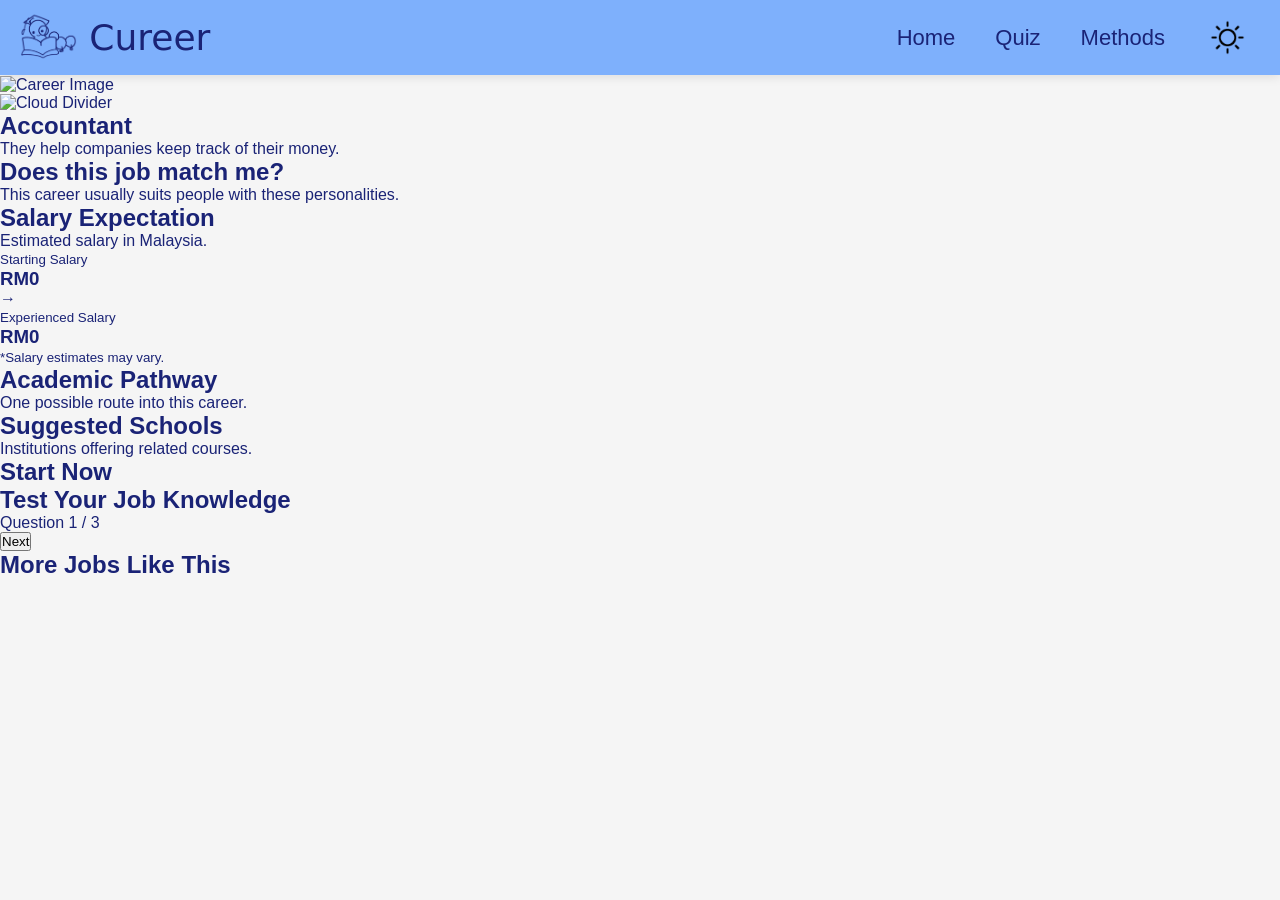
==== job.html @ 16f1b95e "Update and rename jobs.html to job.html" ====
<!DOCTYPE html>
<html lang="en">
  <head>
    <meta charset="UTF-8">
    <meta name="viewport" content="width=device-width, initial-scale=1.0">
    <title>Career Information</title>

    <link rel="stylesheet" href="nav.css">
    <link rel="stylesheet" href="font.css">
    <link rel="stylesheet" href="job.css">

    <script defer src="nav.js"></script>
    <script defer src="job.js"></script>
  </head>

  <body>
    <!-- ===========================
Navigation
============================ -->

    <nav>
      <ul class="sidebar">
        <li onclick="hideSidebar()">
          <a href="#"><button class="close-button">&times;</button></a>
        </li>

        <li><a href="index.html">Home</a></li>
        <li><a href="quiz.html">Quiz</a></li>
        <li><a href="job.html">Jobs</a></li>
      </ul>

      <ul class="main-menu">
        <li class="logo">
          <img class="logo-light" src="img/logo.webp">
          <img class="logo-dark" src="img/logo_dark.webp">
          <span>Cureer</span>
        </li>

        <li class="hideOnMobile"><a href="index.html">Home</a></li>
        <li class="hideOnMobile"><a href="quiz.html">Quiz</a></li>
        <li class="hideOnMobile"><a href="job.html">Methods</a></li>

        <li class="theme-toggle" onclick="toggleTheme()">
          <img id="theme-icon" src="img/sun.png">
        </li>

        <li class="menu-button" onclick="showSidebar()">
          <a href="#">
            <svg viewBox="0 0 24 24">
              <path
                d="M4 6h16M4 12h16M4 18h16"
                stroke-width="2"
                stroke-linecap="round"
              />
            </svg>
          </a>
        </li>
      </ul>
    </nav>

    <!-- ===========================
Hero
============================ -->

    <header class="hero">
      <div class="hero-background"></div>

      <img id="job-image" class="hero-image" src="" alt="Career Image">
    </header>

    <!-- Clouds -->

    <div class="cloud-divider">
      <img src="img/clouds.webp" alt="Cloud Divider">
    </div>

    <!-- ===========================
Main
============================ -->

    <main class="container">
      <!-- Job Title -->

      <section class="job-heading">
        <h1 id="job-title">
          Accountant
        </h1>

        <p id="job-description">
          They help companies keep track of their money.
        </p>
      </section>

      <!-- ======================= -->

      <section class="info-grid">
        <!-- Personality -->

        <div class="card">
          <h2>Does this job match me?</h2>

          <p>
            This career usually suits people with these personalities.
          </p>

          <div id="personality-container">
            <!-- JS inserts personalities -->
          </div>
        </div>

        <!-- Salary -->

        <div class="card">
          <h2>Salary Expectation</h2>

          <p>Estimated salary in Malaysia.</p>

          <div class="salary">
            <div>
              <small>Starting Salary</small>

              <h3 id="salary-start">
                RM0
              </h3>
            </div>

            <span class="arrow">
              →
            </span>

            <div>
              <small>Experienced Salary</small>

              <h3 id="salary-end">
                RM0
              </h3>
            </div>
          </div>

          <small class="note">
            *Salary estimates may vary.
          </small>
        </div>

        <!-- Pathway -->

        <div class="card">
          <h2>Academic Pathway</h2>

          <p>One possible route into this career.</p>

          <div id="pathway">
            <!-- JS -->
          </div>
        </div>

        <!-- Schools -->

        <div class="card">
          <h2>Suggested Schools</h2>

          <p>Institutions offering related courses.</p>

          <ul id="school-list"></ul>
        </div>

        <!-- Start Now -->

        <div class="card wide">
          <h2>Start Now</h2>

          <p id="start-now"></p>
        </div>
      </section>

      <!-- =======================
Quiz
======================= -->

      <section class="quiz-card">
        <h2>Test Your Job Knowledge</h2>

        <p id="quiz-progress">
          Question 1 / 3
        </p>

        <div class="quiz-progress">
          <div id="quiz-progress-fill"></div>
        </div>

        <h3 id="quiz-question"></h3>

        <div id="quiz-options">
          <!-- JS -->
        </div>

        <button id="quiz-next">
          Next
        </button>
      </section>

      <!-- =======================
Related Jobs
======================= -->

      <section class="related-section">
        <h2>
          More Jobs Like This
        </h2>

        <div id="related-jobs">
          <!-- JS inserts cards -->
        </div>
      </section>
    </main>

    <!-- ===========================
Template for Related Jobs
============================ -->

    <template id="related-card-template">
      <div class="related-card">
        <img class="related-image" src="" alt="">

        <div class="related-content">
          <h3 class="related-title"></h3>

          <p class="related-description"></p>

          <a class="related-link">
            Learn More →
          </a>
        </div>
      </div>
    </template>
  </body>
</html>
---- nav.css ----
:root {
  --background: #f5f5f5;
  --grid: #eaeaff;
  --purple: #b469ff;
  --pink: #ff66bc;
  --orange: #fc6b44;
  --yellow: #ffea29;
  --green: #03d66c;
  --vibrant-blue: #6397ff;
  --medium-blue: #7eb0fc; 
  --light-blue: #9fc2fd;
  --text: #1a2376;
}

.dark-theme {
  --background: #0f1427;
  --grid: #252e50;
  --purple: #b469ff;
  --pink: #ff66bc;
  --orange: #fc6b44;
  --yellow: #ffea29;
  --green: #03d66c;
  --vibrant-blue: #4891ff;
  --medium-blue: #132542;
  --light-blue: #1b3864;
  --text: #f5f5f5;
}

* {
  margin: 0;
  padding: 0;
  box-sizing: border-box;
}

body {
  background-color: var(--background);
  color: var(--text);
  font-family: "Inter", sans-serif;
  transition: background-color 0.4s ease, color 0.4s ease;
  padding-top: 76px;
}

nav {
  position: fixed;
  top: 0;
  left: 0;
  width: 100%;
  z-index: 1000;
  background: var(--medium-blue);
  box-shadow: 0 2px 10px rgba(0, 0, 0, 0.1);
  transition: background 0.4s ease, transform 0.35s ease, opacity 0.35s ease;
}

nav.nav-hidden {
  transform: translateY(-100%);
  opacity: 0;
  pointer-events: none;
}


nav ul.main-menu {
  width: 100%;
  list-style: none;
  display: flex;
  justify-content: flex-end;
  align-items: center;
  padding: 10px 20px;
}

nav a {
  height: 100%;
  padding: 0 20px;
  text-decoration: none;
  font-size: 22px;
  font-weight: 500;
  display: flex;
  align-items: center;
  color: var(--text);
  transition: opacity 0.2s ease;
}

nav a:hover {
  opacity: 0.8;
}

.logo {
  margin-right: auto;
  display: flex;
  align-items: center;
  gap: 12px;
}

.logo img {
  height: 55px;
  width: auto;
}

.logo .logo-dark {
  display: none;
}

.dark-theme .logo .logo-light {
  display: none;
}

.dark-theme .logo .logo-dark {
  display: block;
}

nav .main-menu .logo span {
  font-family: "Modak", system-ui;
  font-weight: 400;
  font-style: normal;
  font-size: 36px;
  color: var(--text);
}

.theme-toggle {
  cursor: pointer;
  display: flex;
  align-items: center;
  justify-content: center;
  padding: 0 15px;
  margin-left: 10px;
}

.theme-toggle img {
  width: 35px;
  height: 35px;
}

@keyframes fullSpin {
  from { transform: rotate(0deg); }
  to { transform: rotate(360deg); }
}

.theme-toggle.flip img {
  animation: fullSpin 0.4s ease-in-out;
}

.menu-button {
  display: none;
  cursor: pointer;
  padding: 0 10px;
}

.menu-button svg {
  width: 30px;
  height: 30px;
  stroke: white;
}

.sidebar {
  position: fixed;
  top: 0;
  right: 0;
  height: 100vh;
  width: 250px;
  z-index: 999;
  background-color: var(--medium-blue);
  box-shadow: -10px 0 20px rgba(0, 0, 0, 0.15);
  display: none;
  flex-direction: column;
  align-items: flex-start;
  justify-content: flex-start;
  padding: 20px;
  list-style: none;
}

.sidebar li {
  width: 100%;
  margin-bottom: 15px;
}

.sidebar a {
  width: 100%;
  font-size: 24px;
}

.close-button {
  cursor: pointer;
  border: none;
  outline: none;
  background: none;
  font-size: 45px;
  color: #ffffff;
}

@media (max-width: 800px) {
  nav.nav-hidden {
    transform: translateY(0) !important;
    opacity: 1 !important;
    pointer-events: auto !important;
  }

  .hideOnMobile {
    display: none;
  }

  .menu-button {
    display: block;
  }
}

@media (max-width: 400px) {
  .sidebar {
    width: 100%;
  }
}
---- font.css ----
.atkinson-hyperlegible-regular {
  font-family: "Atkinson Hyperlegible", sans-serif;
  font-weight: 400;
  font-style: normal;
}

.atkinson-hyperlegible-bold {
  font-family: "Atkinson Hyperlegible", sans-serif;
  font-weight: 700;
  font-style: normal;
}

.atkinson-hyperlegible-regular-italic {
  font-family: "Atkinson Hyperlegible", sans-serif;
  font-weight: 400;
  font-style: italic;
}

.atkinson-hyperlegible-bold-italic {
  font-family: "Atkinson Hyperlegible", sans-serif;
  font-weight: 700;
  font-style: italic;
}

.modak-regular {
  font-family: "Modak", system-ui;
  font-weight: 400;
  font-style: normal;
}

.ultra-regular {
  font-family: "Ultra", serif;
  font-weight: 400;
  font-style: normal;
}
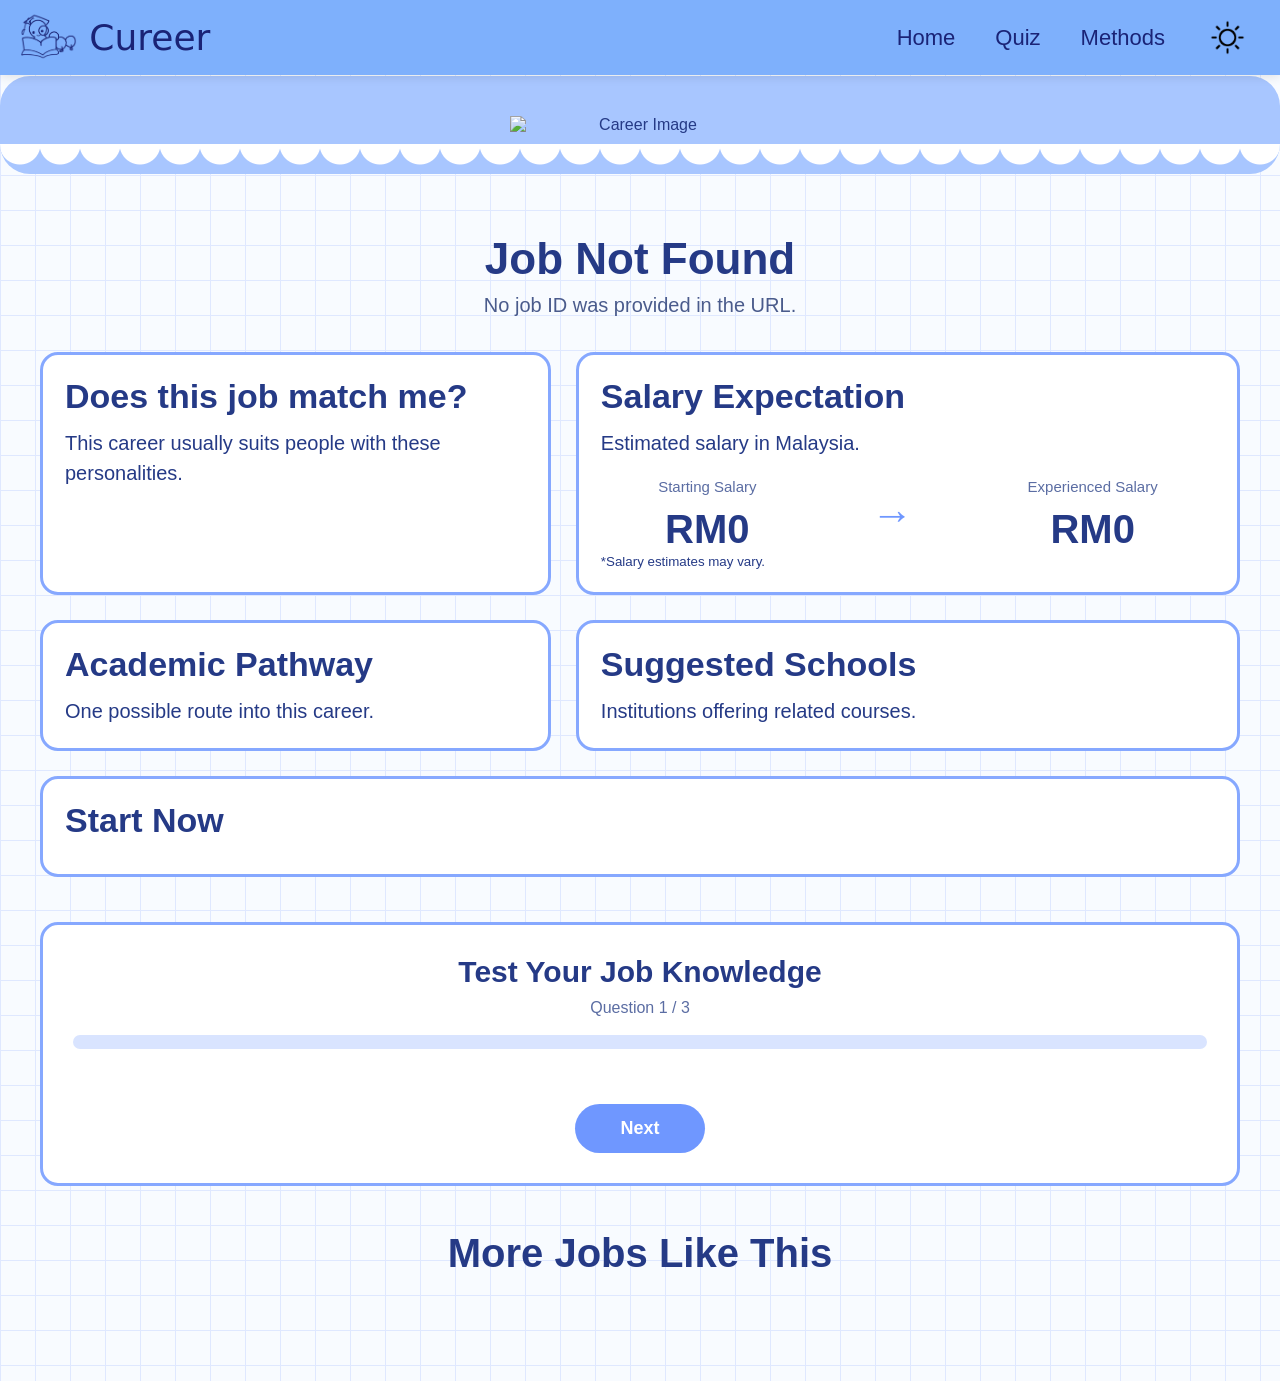
==== commit 1d72711a: "Update job and quiz component styles and logic Replit-Commit-Author: Agent" ====
--- a/job.html
+++ b/job.html
@@ -68,17 +68,16 @@
       <img id="job-image" class="hero-image" src="" alt="Career Image">
     </header>
 
-    <!-- Clouds -->
-
-    <div class="cloud-divider">
-      <img src="img/clouds.webp" alt="Cloud Divider">
-    </div>
-
     <!-- ===========================
 Main
 ============================ -->
 
     <main class="container">
+      <!-- Loading overlay — shown while API data is being fetched -->
+      <div id="page-loader">
+        <div class="loader-spinner"></div>
+        <p>Loading career info…</p>
+      </div>
       <!-- Job Title -->
 
       <section class="job-heading">
--- a/job.css
+++ b/job.css
@@ -0,0 +1,465 @@
+:root {
+  --blue: #6f97ff;
+  --blue-dark: #253a86;
+  --blue-light: #edf3ff;
+  --border: #86a8ff;
+  --grid: #dfe8ff;
+  --bg: #f8fbff;
+}
+
+* {
+  margin: 0;
+  padding: 0;
+  box-sizing: border-box;
+}
+
+body {
+  font-family: "Atkinson Hyperlegible", sans-serif;
+  color: var(--blue-dark);
+
+  background:
+    linear-gradient(var(--grid) 1px, transparent 1px),
+    linear-gradient(90deg, var(--grid) 1px, transparent 1px);
+  background-size: 35px 35px;
+  background-color: var(--bg);
+}
+
+/*=========================
+Container
+==========================*/
+
+.container {
+  width: min(1200px, 95%);
+  margin: auto;
+  padding: 30px 0 80px;
+  position: relative;
+}
+
+/*=========================
+Page Loader Overlay
+==========================*/
+
+#page-loader {
+  position: absolute;
+  inset: 0;
+  z-index: 20;
+  display: flex;
+  flex-direction: column;
+  align-items: center;
+  justify-content: center;
+  gap: 18px;
+  background: var(--bg);
+  min-height: 400px;
+  border-radius: 18px;
+}
+
+#page-loader p {
+  font-size: 18px;
+  color: #5b6da3;
+}
+
+#page-loader.hidden {
+  display: none;
+}
+
+/*=========================
+Spinner (shared)
+==========================*/
+
+.loader-spinner {
+  width: 52px;
+  height: 52px;
+  border: 5px solid #d9e4ff;
+  border-top-color: var(--blue);
+  border-radius: 50%;
+  animation: spin 0.8s linear infinite;
+}
+
+@keyframes spin {
+  to { transform: rotate(360deg); }
+}
+
+/*=========================
+Hero
+==========================*/
+
+.hero {
+  background: #a8c6ff;
+  border-radius: 30px;
+  overflow: hidden;
+  text-align: center;
+  position: relative;
+}
+
+.hero-image {
+  width: 260px;
+  display: block;
+  margin: 40px auto 10px;
+}
+
+.hero::after {
+  content: "";
+  display: block;
+  height: 30px;
+  background: radial-gradient(circle at 20px 0, #fff 20px, transparent 21px)
+    repeat-x;
+  background-size: 40px 30px;
+}
+
+.cloud-divider img {
+  display: block;
+  width: 100%;
+}
+
+/*=========================
+Job Heading
+FIX: job.html uses #job-title / #job-description
+(ids), not .job-title / .job-subtitle classes.
+==========================*/
+
+.job-heading {
+  text-align: center;
+  margin: 30px 0;
+}
+
+#job-title {
+  font-size: 44px;
+  font-weight: 700;
+}
+
+#job-description {
+  font-size: 20px;
+  color: #4a5b8c;
+  margin-top: 10px;
+}
+
+/*=========================
+Info Grid
+==========================*/
+
+.info-grid {
+  display: grid;
+  grid-template-columns: 1fr 1.3fr;
+  gap: 25px;
+  margin-top: 35px;
+}
+
+.card {
+  background: white;
+  border: 3px solid var(--border);
+  border-radius: 18px;
+  padding: 22px;
+}
+
+.card h2 {
+  margin-bottom: 12px;
+  font-size: 34px;
+}
+
+.card h3 {
+  margin-top: 12px;
+  font-size: 28px;
+}
+
+.card p {
+  line-height: 1.5;
+  font-size: 20px;
+}
+
+/* FIX: this class exists on the "Start Now" card in job.html
+but had no rule, so it never actually spanned the full grid width. */
+.wide {
+  grid-column: 1 / -1;
+}
+
+/*=========================
+Personality
+FIX: job.html only has #personality-container — job.js now
+builds two .personality-tag entries inside it, so they need
+their own styling.
+==========================*/
+
+#personality-container {
+  display: flex;
+  flex-direction: column;
+  gap: 14px;
+  margin-top: 10px;
+}
+
+.personality-tag h3 {
+  font-size: 22px;
+  color: var(--blue-dark);
+}
+
+.personality-tag p {
+  font-size: 17px;
+  line-height: 1.5;
+}
+
+/*=========================
+Salary
+FIX: HTML uses .salary > div (no .salary-box class) and
+class="arrow" (not .salary-arrow).
+==========================*/
+
+.salary {
+  display: flex;
+  justify-content: space-around;
+  align-items: center;
+  margin-top: 20px;
+}
+
+.salary > div {
+  text-align: center;
+}
+
+.salary small {
+  display: block;
+  font-size: 15px;
+  margin-bottom: 6px;
+  color: #5b6da3;
+}
+
+.salary h3 {
+  font-size: 40px;
+}
+
+.arrow {
+  font-size: 42px;
+  color: var(--blue);
+}
+
+/*=========================
+Pathway
+FIX: job.html has id="pathway", not class="pathway".
+==========================*/
+
+#pathway {
+  text-align: center;
+  font-size: 26px;
+  line-height: 1.8;
+}
+
+.pathway-arrow {
+  color: var(--blue);
+  font-size: 42px;
+}
+
+/*=========================
+Schools
+FIX: job.html has id="school-list", not class="school-list".
+==========================*/
+
+#school-list {
+  margin-left: 26px;
+  font-size: 19px;
+}
+
+#school-list li {
+  margin: 8px 0;
+}
+
+/*=========================
+Knowledge Quiz
+FIX: job.html's section is class="quiz-card" (not .quiz-box),
+and the progress fill/question/options are ids, not classes.
+==========================*/
+
+.quiz-card {
+  margin-top: 45px;
+  background: white;
+  border: 3px solid var(--border);
+  border-radius: 18px;
+  padding: 30px;
+  text-align: center;
+}
+
+.quiz-card h2 {
+  font-size: 30px;
+  margin-bottom: 10px;
+}
+
+#quiz-progress {
+  color: #5b6da3;
+  margin-bottom: 10px;
+}
+
+.quiz-progress {
+  height: 14px;
+  background: #d9e4ff;
+  border-radius: 20px;
+  overflow: hidden;
+  margin: 18px 0 30px;
+}
+
+/* FIX: previously .quiz-progress-bar, which matched nothing —
+job.js sets the width on #quiz-progress-fill. */
+#quiz-progress-fill {
+  width: 0%;
+  height: 100%;
+  background: var(--blue);
+  transition: width 0.3s ease;
+}
+
+#quiz-question {
+  font-size: 32px;
+  margin-bottom: 25px;
+}
+
+#quiz-options {
+  display: flex;
+  flex-direction: column;
+  gap: 16px;
+}
+
+#quiz-options button {
+  height: 60px;
+  border: 3px solid var(--border);
+  background: white;
+  border-radius: 15px;
+  font-size: 22px;
+  cursor: pointer;
+  transition: 0.25s;
+}
+
+#quiz-options button:hover {
+  background: var(--blue-light);
+}
+
+/* FIX: no rule previously showed which answer was selected. */
+#quiz-options button.selected {
+  background: var(--blue);
+  color: white;
+  border-color: var(--blue);
+}
+
+/* FIX: #quiz-next had no styling at all before. */
+#quiz-next {
+  margin-top: 25px;
+  background: var(--blue);
+  color: white;
+  border: none;
+  padding: 14px 45px;
+  border-radius: 40px;
+  font-size: 18px;
+  font-weight: 600;
+  cursor: pointer;
+  transition: 0.25s;
+}
+
+#quiz-next:hover {
+  background: var(--blue-dark);
+}
+
+/*=========================
+Related Jobs
+FIX: job.html's heading has no class, and the grid container
+is id="related-jobs" (not class="related-jobs").
+==========================*/
+
+.related-section {
+  margin-top: 45px;
+}
+
+.related-section h2 {
+  text-align: center;
+  font-size: 40px;
+  margin-bottom: 25px;
+}
+
+#related-jobs {
+  display: grid;
+  grid-template-columns: repeat(3, 1fr);
+  gap: 20px;
+}
+
+.job-card {
+  background: white;
+  border: 2px solid var(--border);
+  border-radius: 18px;
+  overflow: hidden;
+  transition: 0.25s;
+}
+
+.job-card:hover {
+  transform: translateY(-5px);
+}
+
+.job-card img {
+  width: 100%;
+  height: 180px;
+  object-fit: cover;
+}
+
+.job-card-content {
+  padding: 15px;
+}
+
+.job-card h3 {
+  font-size: 24px;
+  margin-bottom: 8px;
+}
+
+.job-card p {
+  font-size: 18px;
+  line-height: 1.4;
+}
+
+/* FIX: job.js creates a <button class="learn-more-btn">, not an
+<a class="learn-more">, so this needed to target the button. */
+.learn-more-btn {
+  display: block;
+  width: 100%;
+  text-align: right;
+  margin-top: 12px;
+  background: none;
+  border: none;
+  color: var(--blue);
+  font-weight: bold;
+  font-size: 16px;
+  cursor: pointer;
+  padding: 0 15px 15px;
+}
+
+.learn-more-btn:hover {
+  color: var(--blue-dark);
+}
+
+/*=========================
+Responsive
+==========================*/
+
+@media (max-width: 1000px) {
+  .info-grid {
+    grid-template-columns: 1fr;
+  }
+
+  .wide {
+    grid-column: auto;
+  }
+
+  #related-jobs {
+    grid-template-columns: 1fr;
+  }
+
+  #job-title {
+    font-size: 34px;
+  }
+
+  #job-description {
+    font-size: 17px;
+  }
+
+  #quiz-question {
+    font-size: 26px;
+  }
+
+  .salary {
+    flex-direction: column;
+    gap: 20px;
+  }
+
+  .arrow {
+    transform: rotate(90deg);
+  }
+}
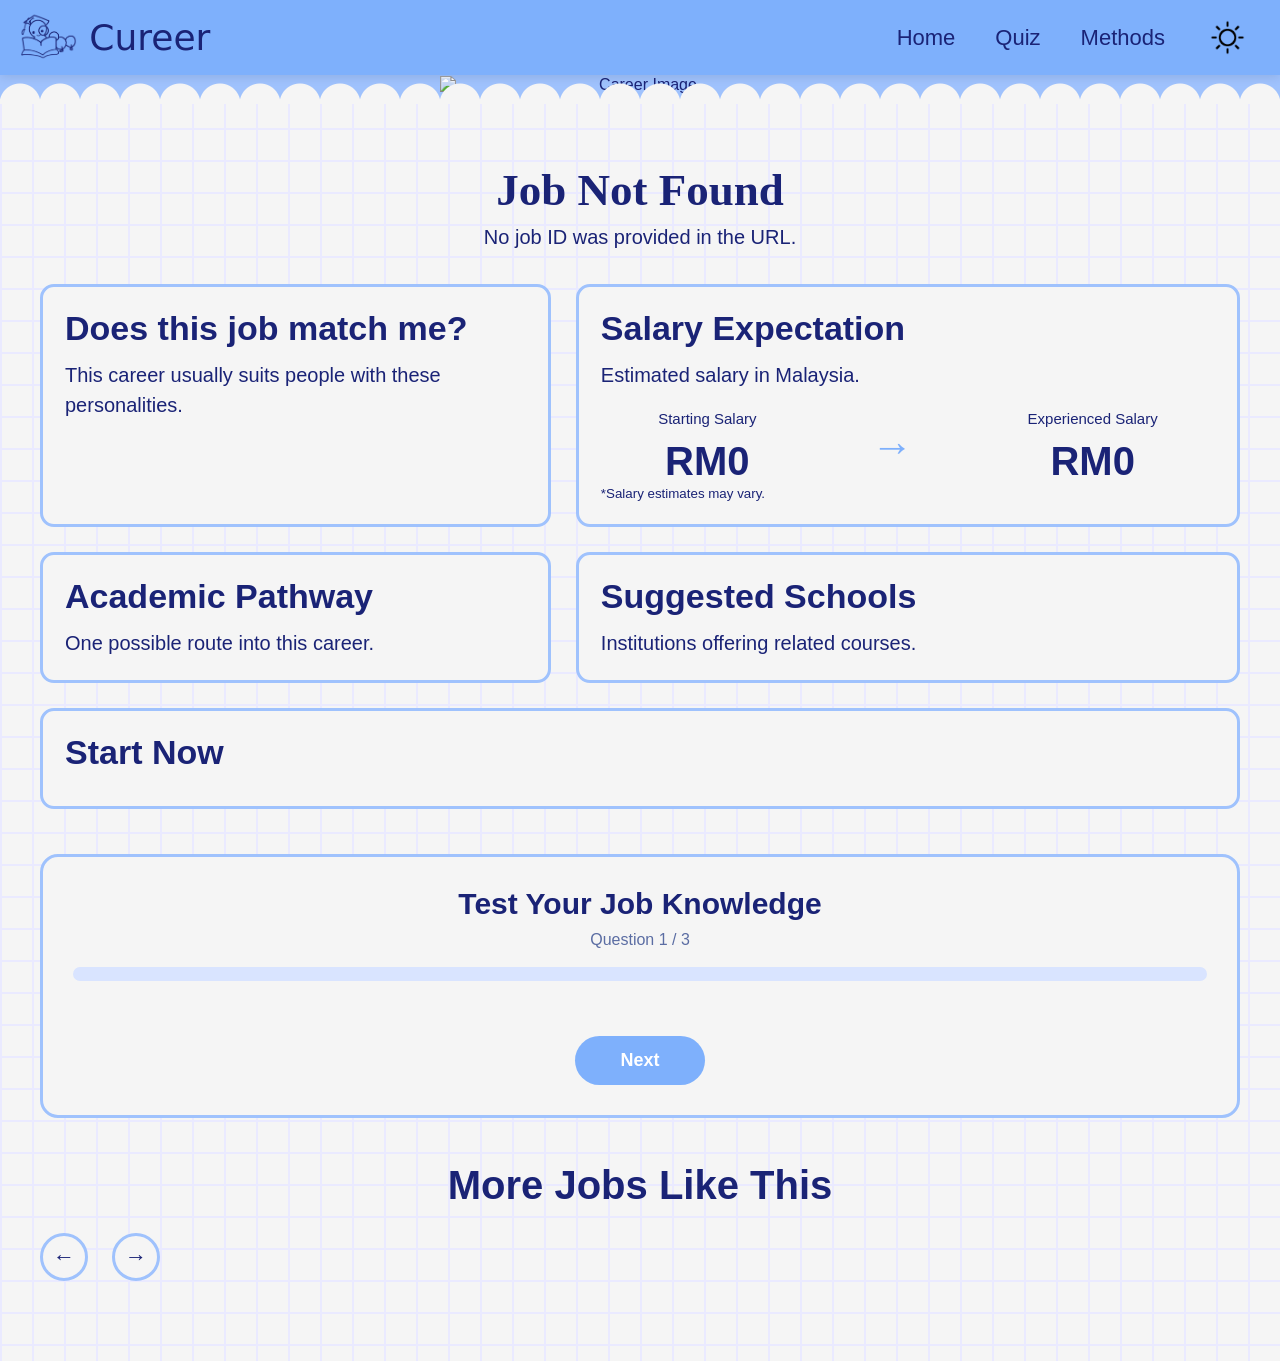
==== commit f6595ca5: "Refactor job view layout and styling Replit-Commit-Author: Agent" ====
--- a/job.html
+++ b/job.html
@@ -207,8 +207,14 @@
           More Jobs Like This
         </h2>
 
-        <div id="related-jobs">
-          <!-- JS inserts cards -->
+        <div class="carousel-wrapper">
+          <button id="previous-related" class="carousel-btn carousel-btn--prev" aria-label="Previous">&#8592;</button>
+
+          <div id="related-jobs">
+            <!-- JS inserts cards -->
+          </div>
+
+          <button id="next-related" class="carousel-btn carousel-btn--next" aria-label="Next">&#8594;</button>
         </div>
       </section>
     </main>
--- a/job.css
+++ b/job.css
@@ -1,10 +1,31 @@
 :root {
-  --blue: #6f97ff;
-  --blue-dark: #253a86;
-  --blue-light: #edf3ff;
-  --border: #86a8ff;
-  --grid: #dfe8ff;
-  --bg: #f8fbff;
+  --background: #f5f5f5;
+  --grid: #eaeaff;
+  --purple: #b469ff;
+  --pink: #ff66bc;
+  --orange: #fc6b44;
+  --yellow: #ffea29;
+  --green: #03d66c;
+  --vibrant-blue: #6397ff;
+  --medium-blue: #7eb0fc; 
+  --light-blue: #9fc2fd;
+  --text: #1a2376;
+  --retake-blue: #7eb0fc;
+}
+
+.dark-theme {
+  --background: #0f1427;
+  --grid: #252e50;
+  --purple: #b469ff;
+  --pink: #ff66bc;
+  --orange: #fc6b44;
+  --yellow: #ffea29;
+  --green: #03d66c;
+  --vibrant-blue: #4891ff;
+  --medium-blue: #132542;
+  --light-blue: #1b3864;
+  --text: #f5f5f5;
+  --retake-blue: #7eb0fc;
 }
 
 * {
@@ -14,16 +35,17 @@
 }
 
 body {
+  background-color: var(--background);
+  color: var(--text);
   font-family: "Atkinson Hyperlegible", sans-serif;
-  color: var(--blue-dark);
-
-  background:
-    linear-gradient(var(--grid) 1px, transparent 1px),
-    linear-gradient(90deg, var(--grid) 1px, transparent 1px);
-  background-size: 35px 35px;
-  background-color: var(--bg);
-}
-
+  transition: background-color 0.4s ease, color 0.4s ease;
+  padding-top: 76px;
+
+  background-image:
+    linear-gradient(var(--grid) 0.1em, transparent 0.1em),
+    linear-gradient(90deg, var(--grid) 0.1em, transparent 0.1em);
+  background-size: 2em 2em;
+}
 /*=========================
 Container
 ==========================*/
@@ -48,14 +70,14 @@
   align-items: center;
   justify-content: center;
   gap: 18px;
-  background: var(--bg);
+  background: var(--background);
   min-height: 400px;
   border-radius: 18px;
 }
 
 #page-loader p {
   font-size: 18px;
-  color: #5b6da3;
+  color: var(--medium-blue);
 }
 
 #page-loader.hidden {
@@ -69,7 +91,7 @@
 .loader-spinner {
   width: 52px;
   height: 52px;
-  border: 5px solid #d9e4ff;
+  border: 5px solid var(--grid);
   border-top-color: var(--blue);
   border-radius: 50%;
   animation: spin 0.8s linear infinite;
@@ -84,26 +106,35 @@
 ==========================*/
 
 .hero {
-  background: #a8c6ff;
-  border-radius: 30px;
+  background: var(--light-blue);
   overflow: hidden;
   text-align: center;
   position: relative;
-}
+  margin-top: -110px;
+}
+
 
 .hero-image {
-  width: 260px;
+  width: 400px;
   display: block;
-  margin: 40px auto 10px;
+  margin: 110px auto 10px;
+  position: relative;
+  z-index: 1;
 }
 
 .hero::after {
   content: "";
   display: block;
+  position: absolute;
+  bottom: 0;
+  left: 0;
+  right: 0;
   height: 30px;
-  background: radial-gradient(circle at 20px 0, #fff 20px, transparent 21px)
+  background: radial-gradient(circle at 20px 0, var(--background) 20px, transparent 21px)
     repeat-x;
   background-size: 40px 30px;
+  transform: rotate(180deg);
+  z-index: 2;
 }
 
 .cloud-divider img {
@@ -123,13 +154,15 @@
 }
 
 #job-title {
-  font-size: 44px;
-  font-weight: 700;
+  font-size: 45px;
+  font-weight: 700 !important;
+  font-family: "Ultra", serif !important;
 }
 
 #job-description {
   font-size: 20px;
-  color: #4a5b8c;
+  color: var(--text);
+  
   margin-top: 10px;
 }
 
@@ -145,9 +178,9 @@
 }
 
 .card {
-  background: white;
-  border: 3px solid var(--border);
-  border-radius: 18px;
+  background: var(--background);
+  border: 3px solid var(--light-blue);
+  border-radius: 14px;
   padding: 22px;
 }
 
@@ -188,7 +221,7 @@
 
 .personality-tag h3 {
   font-size: 22px;
-  color: var(--blue-dark);
+  color: var(--text);
 }
 
 .personality-tag p {
@@ -217,7 +250,7 @@
   display: block;
   font-size: 15px;
   margin-bottom: 6px;
-  color: #5b6da3;
+  color: var(--text);
 }
 
 .salary h3 {
@@ -226,7 +259,7 @@
 
 .arrow {
   font-size: 42px;
-  color: var(--blue);
+  color: var(--retake-blue);
 }
 
 /*=========================
@@ -241,7 +274,7 @@
 }
 
 .pathway-arrow {
-  color: var(--blue);
+  color: var(--retake-blue);
   font-size: 42px;
 }
 
@@ -267,8 +300,8 @@
 
 .quiz-card {
   margin-top: 45px;
-  background: white;
-  border: 3px solid var(--border);
+  background: var(--background);
+  border: 3px solid var(--light-blue);
   border-radius: 18px;
   padding: 30px;
   text-align: center;
@@ -297,7 +330,7 @@
 #quiz-progress-fill {
   width: 0%;
   height: 100%;
-  background: var(--blue);
+  background:   #7eb0fc;
   transition: width 0.3s ease;
 }
 
@@ -314,7 +347,7 @@
 
 #quiz-options button {
   height: 60px;
-  border: 3px solid var(--border);
+  border: 3px solid var(--retake-blue);
   background: white;
   border-radius: 15px;
   font-size: 22px;
@@ -328,15 +361,15 @@
 
 /* FIX: no rule previously showed which answer was selected. */
 #quiz-options button.selected {
-  background: var(--blue);
+  background: var(--retake-blue);
   color: white;
-  border-color: var(--blue);
+  border-color: var(--retake-blue);
 }
 
 /* FIX: #quiz-next had no styling at all before. */
 #quiz-next {
   margin-top: 25px;
-  background: var(--blue);
+  background: var(--retake-blue);
   color: white;
   border: none;
   padding: 14px 45px;
@@ -348,7 +381,7 @@
 }
 
 #quiz-next:hover {
-  background: var(--blue-dark);
+  background: #253a86;
 }
 
 /*=========================
@@ -367,18 +400,57 @@
   margin-bottom: 25px;
 }
 
+/* Carousel wrapper holds arrows + scroll track */
+.carousel-wrapper {
+  position: relative;
+  display: flex;
+  align-items: center;
+  gap: 12px;
+}
+
+.carousel-btn {
+  flex-shrink: 0;
+  width: 48px;
+  height: 48px;
+  border-radius: 50%;
+  border: 3px solid var(--light-blue);
+  background: var(--background);
+  color: var(--text);
+  font-size: 22px;
+  cursor: pointer;
+  transition: background 0.2s, border-color 0.2s;
+  display: flex;
+  align-items: center;
+  justify-content: center;
+}
+
+.carousel-btn:hover {
+  background: var(--light-blue);
+}
+
 #related-jobs {
-  display: grid;
-  grid-template-columns: repeat(3, 1fr);
+  display: flex;
   gap: 20px;
+  overflow-x: auto;
+  scroll-behavior: smooth;
+  scroll-snap-type: x mandatory;
+  padding-bottom: 12px;
+  /* hide scrollbar but keep scroll functionality */
+  scrollbar-width: none;
+}
+
+#related-jobs::-webkit-scrollbar {
+  display: none;
 }
 
 .job-card {
-  background: white;
-  border: 2px solid var(--border);
+  flex: 0 0 300px;
+  scroll-snap-align: start;
+  background: var(--background);
+  border: 2px solid var(--light-blue);
   border-radius: 18px;
   overflow: hidden;
-  transition: 0.25s;
+  transition: transform 0.25s;
 }
 
 .job-card:hover {
@@ -398,15 +470,15 @@
 .job-card h3 {
   font-size: 24px;
   margin-bottom: 8px;
+  font-family: "Ultra", serif;
+  font-weight: 700;
 }
 
 .job-card p {
-  font-size: 18px;
+  font-size: 19px;
   line-height: 1.4;
 }
 
-/* FIX: job.js creates a <button class="learn-more-btn">, not an
-<a class="learn-more">, so this needed to target the button. */
 .learn-more-btn {
   display: block;
   width: 100%;
@@ -414,7 +486,7 @@
   margin-top: 12px;
   background: none;
   border: none;
-  color: var(--blue);
+  color: var(--vibrant-blue);
   font-weight: bold;
   font-size: 16px;
   cursor: pointer;
@@ -422,7 +494,7 @@
 }
 
 .learn-more-btn:hover {
-  color: var(--blue-dark);
+  color: var(--text);
 }
 
 /*=========================
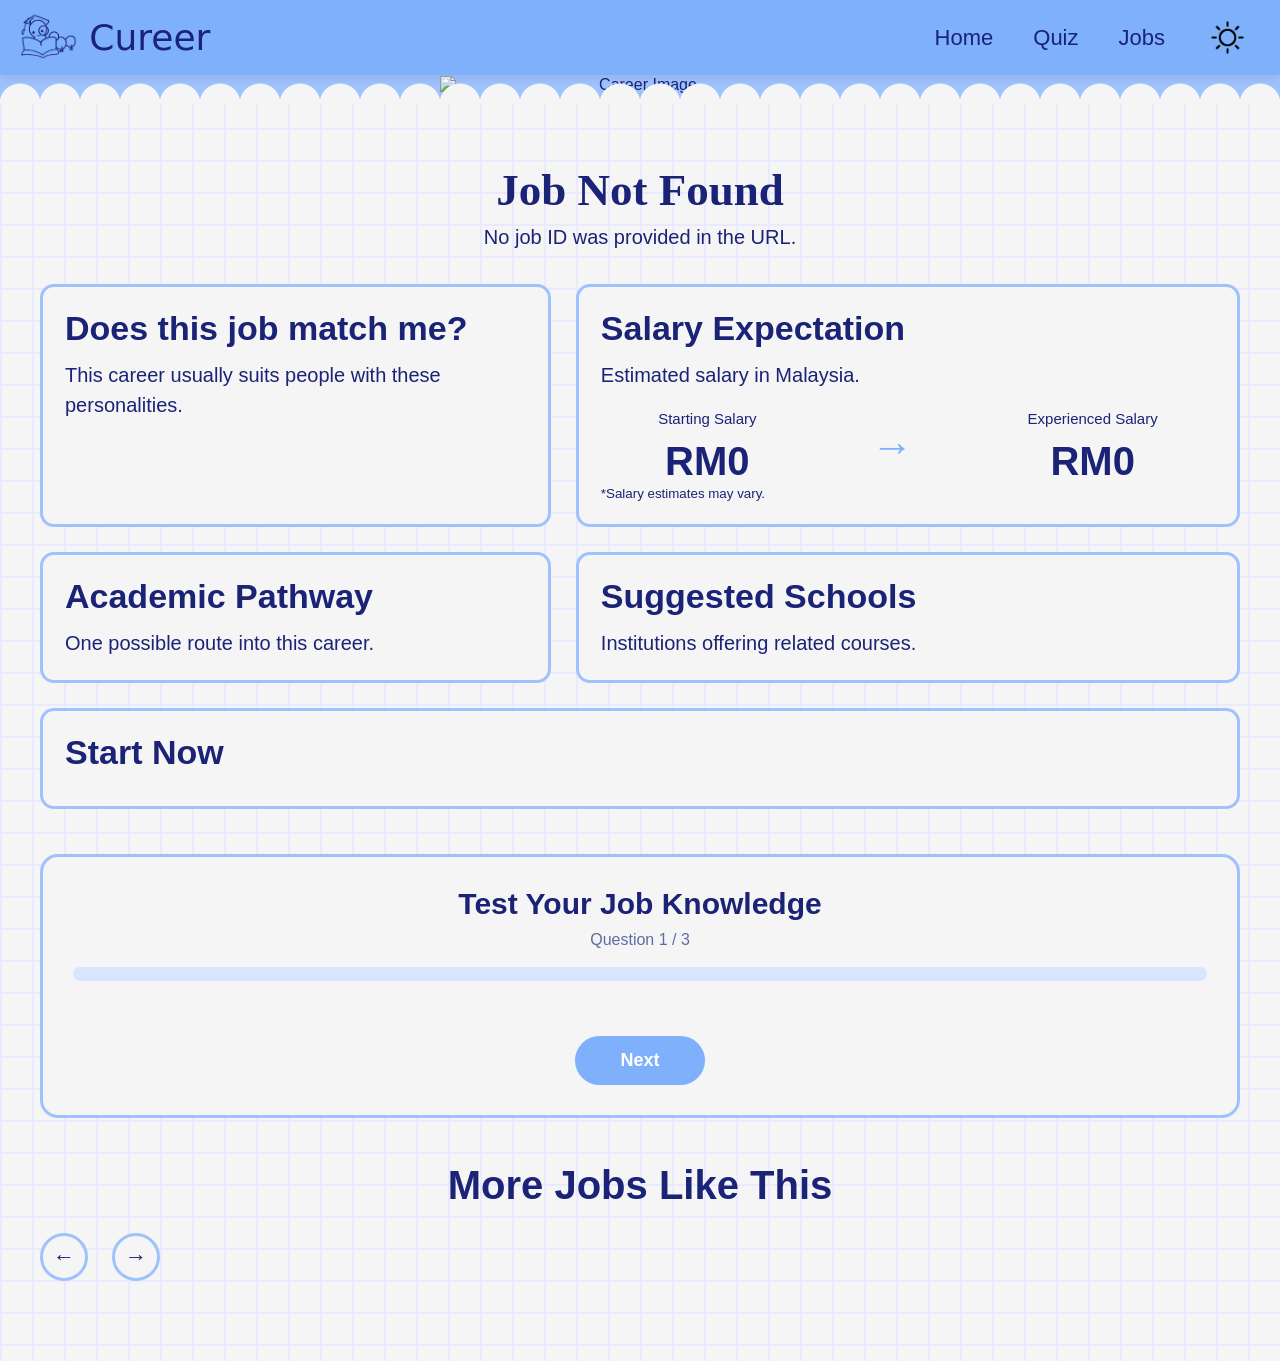
==== commit 1d1c4569: "Implement new job posting features and associated assets Replit-Commit-Author: Agent" ====
--- a/job.html
+++ b/job.html
@@ -4,13 +4,11 @@
     <meta charset="UTF-8">
     <meta name="viewport" content="width=device-width, initial-scale=1.0">
     <title>Career Information</title>
-
+    <link rel="stylesheet" href="job.css">
+    <link rel="stylesheet" href="font.css">
     <link rel="stylesheet" href="nav.css">
-    <link rel="stylesheet" href="font.css">
-    <link rel="stylesheet" href="job.css">
-
+    <script defer src="job.js"></script>
     <script defer src="nav.js"></script>
-    <script defer src="job.js"></script>
   </head>
 
   <body>
@@ -23,36 +21,28 @@
         <li onclick="hideSidebar()">
           <a href="#"><button class="close-button">&times;</button></a>
         </li>
-
         <li><a href="index.html">Home</a></li>
         <li><a href="quiz.html">Quiz</a></li>
-        <li><a href="job.html">Jobs</a></li>
+        <li><a href="jobbig.html">Jobs</a></li>
       </ul>
 
       <ul class="main-menu">
         <li class="logo">
-          <img class="logo-light" src="img/logo.webp">
-          <img class="logo-dark" src="img/logo_dark.webp">
+          <img class="logo-light" src="img/logo.webp" alt="Cureer Logo">
+          <img class="logo-dark" src="img/logo_dark.webp" alt="Cureer Logo">
           <span>Cureer</span>
         </li>
-
         <li class="hideOnMobile"><a href="index.html">Home</a></li>
         <li class="hideOnMobile"><a href="quiz.html">Quiz</a></li>
-        <li class="hideOnMobile"><a href="job.html">Methods</a></li>
+        <li class="hideOnMobile"><a href="jobbig.html">Jobs</a></li>
 
         <li class="theme-toggle" onclick="toggleTheme()">
-          <img id="theme-icon" src="img/sun.png">
+          <img id="theme-icon" src="img/sun.png" alt="Theme Icon">
         </li>
 
         <li class="menu-button" onclick="showSidebar()">
           <a href="#">
-            <svg viewBox="0 0 24 24">
-              <path
-                d="M4 6h16M4 12h16M4 18h16"
-                stroke-width="2"
-                stroke-linecap="round"
-              />
-            </svg>
+            <svg viewBox="0 0 24 24"><path d="M4 6h16M4 12h16M4 18h16" stroke-width="2" stroke-linecap="round"/></svg>
           </a>
         </li>
       </ul>
--- a/job.css
+++ b/job.css
@@ -92,7 +92,7 @@
   width: 52px;
   height: 52px;
   border: 5px solid var(--grid);
-  border-top-color: var(--blue);
+  border-top-color: var(--medium-blue);
   border-radius: 50%;
   animation: spin 0.8s linear infinite;
 }
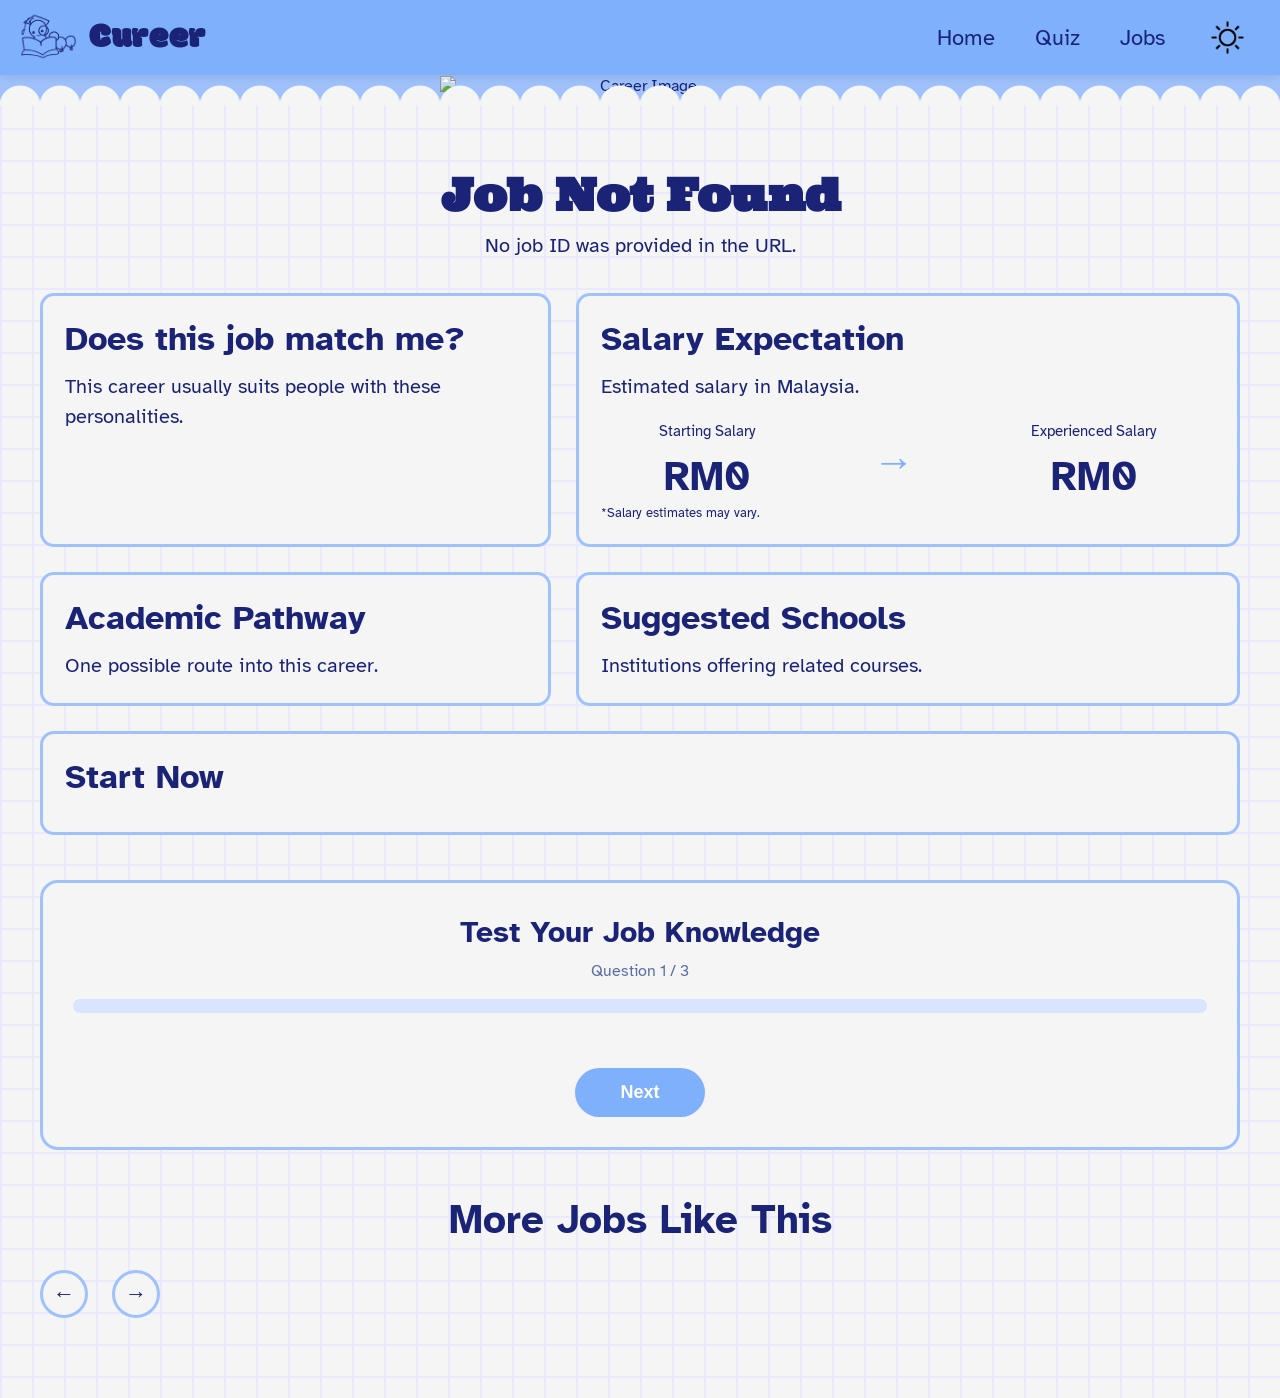
==== commit cdfd9e56: "Refactor layout structure and update job page functionality Replit-Commit-Author: Agent" ====
--- a/job.html
+++ b/job.html
@@ -4,9 +4,12 @@
     <meta charset="UTF-8">
     <meta name="viewport" content="width=device-width, initial-scale=1.0">
     <title>Career Information</title>
-    <link rel="stylesheet" href="job.css">
+    <link rel="preconnect" href="https://fonts.googleapis.com">
+    <link rel="preconnect" href="https://fonts.gstatic.com" crossorigin>
+    <link href="https://fonts.googleapis.com/css2?family=Atkinson+Hyperlegible:ital,wght@0,400;0,700;1,400;1,700&family=Modak&family=Ultra&display=swap" rel="stylesheet">
     <link rel="stylesheet" href="font.css">
     <link rel="stylesheet" href="nav.css">
+    <link rel="stylesheet" href="job.css">
     <script defer src="job.js"></script>
     <script defer src="nav.js"></script>
   </head>
--- a/nav.css
+++ b/nav.css
@@ -35,7 +35,7 @@
 body {
   background-color: var(--background);
   color: var(--text);
-  font-family: "Inter", sans-serif;
+  font-family: "Atkinson Hyperlegible", sans-serif;
   transition: background-color 0.4s ease, color 0.4s ease;
   padding-top: 76px;
 }
--- a/job.css
+++ b/job.css
@@ -62,17 +62,15 @@
 ==========================*/
 
 #page-loader {
-  position: absolute;
+  position: fixed;
   inset: 0;
-  z-index: 20;
+  z-index: 9000;
   display: flex;
   flex-direction: column;
   align-items: center;
   justify-content: center;
   gap: 18px;
   background: var(--background);
-  min-height: 400px;
-  border-radius: 18px;
 }
 
 #page-loader p {
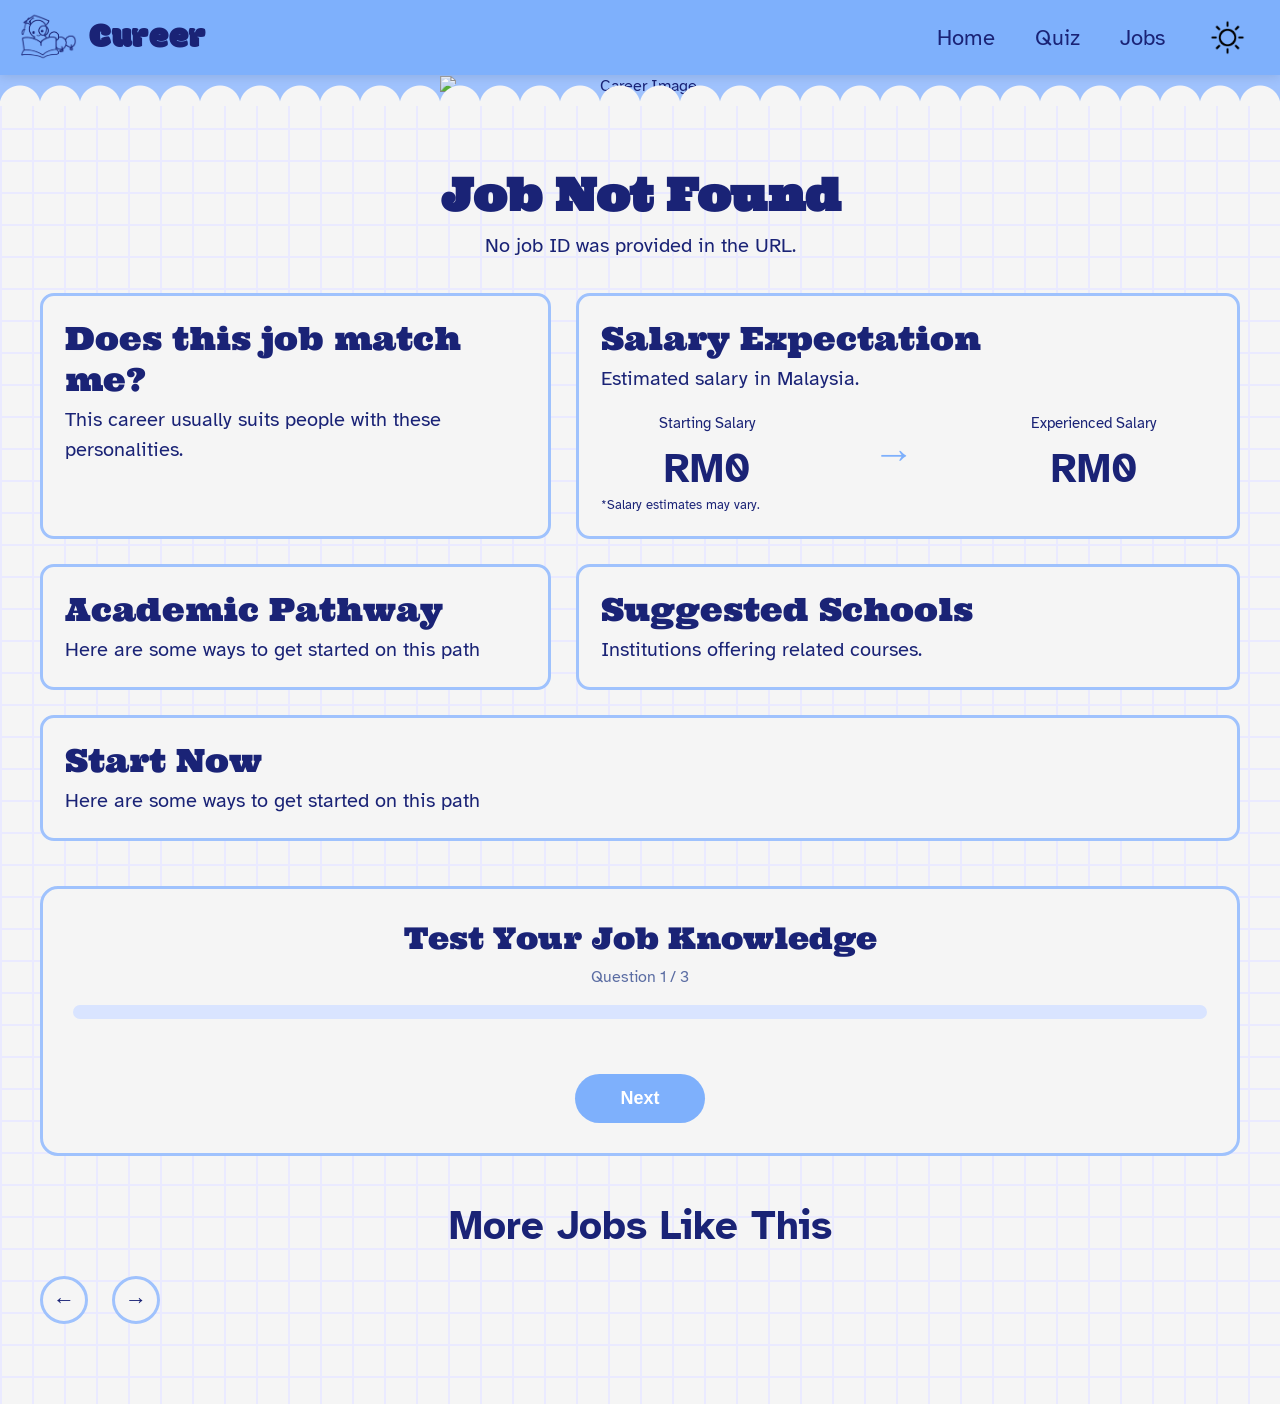
==== commit a1c404f5: "Update job.html" ====
--- a/job.html
+++ b/job.html
@@ -4,6 +4,7 @@
     <meta charset="UTF-8">
     <meta name="viewport" content="width=device-width, initial-scale=1.0">
     <title>Career Information</title>
+    <link rel="icon" type="image/png" href="img/favicon.png">
     <link rel="preconnect" href="https://fonts.googleapis.com">
     <link rel="preconnect" href="https://fonts.gstatic.com" crossorigin>
     <link href="https://fonts.googleapis.com/css2?family=Atkinson+Hyperlegible:ital,wght@0,400;0,700;1,400;1,700&family=Modak&family=Ultra&display=swap" rel="stylesheet">
@@ -15,10 +16,6 @@
   </head>
 
   <body>
-    <!-- ===========================
-Navigation
-============================ -->
-
     <nav>
       <ul class="sidebar">
         <li onclick="hideSidebar()">
@@ -51,9 +48,7 @@
       </ul>
     </nav>
 
-    <!-- ===========================
-Hero
-============================ -->
+    <!-- Hero -->
 
     <header class="hero">
       <div class="hero-background"></div>
@@ -61,18 +56,13 @@
       <img id="job-image" class="hero-image" src="" alt="Career Image">
     </header>
 
-    <!-- ===========================
-Main
-============================ -->
-
+    
     <main class="container">
-      <!-- Loading overlay — shown while API data is being fetched -->
       <div id="page-loader">
         <div class="loader-spinner"></div>
         <p>Loading career info…</p>
       </div>
-      <!-- Job Title -->
-
+      
       <section class="job-heading">
         <h1 id="job-title">
           Accountant
@@ -83,11 +73,8 @@
         </p>
       </section>
 
-      <!-- ======================= -->
-
       <section class="info-grid">
-        <!-- Personality -->
-
+      
         <div class="card">
           <h2>Does this job match me?</h2>
 
@@ -96,11 +83,8 @@
           </p>
 
           <div id="personality-container">
-            <!-- JS inserts personalities -->
           </div>
         </div>
-
-        <!-- Salary -->
 
         <div class="card">
           <h2>Salary Expectation</h2>
@@ -134,19 +118,14 @@
           </small>
         </div>
 
-        <!-- Pathway -->
-
         <div class="card">
           <h2>Academic Pathway</h2>
 
-          <p>One possible route into this career.</p>
+          <p>Here are some ways to get started on this path</p>
 
           <div id="pathway">
-            <!-- JS -->
-          </div>
-        </div>
-
-        <!-- Schools -->
+            </div>
+        </div>
 
         <div class="card">
           <h2>Suggested Schools</h2>
@@ -156,18 +135,16 @@
           <ul id="school-list"></ul>
         </div>
 
-        <!-- Start Now -->
 
         <div class="card wide">
           <h2>Start Now</h2>
+          <p>Here are some ways to get started on this path</p>
 
           <p id="start-now"></p>
         </div>
       </section>
 
-      <!-- =======================
-Quiz
-======================= -->
+      <!-- Quiz -->
 
       <section class="quiz-card">
         <h2>Test Your Job Knowledge</h2>
@@ -183,7 +160,6 @@
         <h3 id="quiz-question"></h3>
 
         <div id="quiz-options">
-          <!-- JS -->
         </div>
 
         <button id="quiz-next">
@@ -191,9 +167,7 @@
         </button>
       </section>
 
-      <!-- =======================
-Related Jobs
-======================= -->
+      <!-- Other Jobsssss -->
 
       <section class="related-section">
         <h2>
@@ -204,17 +178,14 @@
           <button id="previous-related" class="carousel-btn carousel-btn--prev" aria-label="Previous">&#8592;</button>
 
           <div id="related-jobs">
-            <!-- JS inserts cards -->
-          </div>
+            </div>
 
           <button id="next-related" class="carousel-btn carousel-btn--next" aria-label="Next">&#8594;</button>
         </div>
       </section>
     </main>
 
-    <!-- ===========================
-Template for Related Jobs
-============================ -->
+    <!--6up 5oh -->
 
     <template id="related-card-template">
       <div class="related-card">
--- a/job.css
+++ b/job.css
@@ -57,9 +57,7 @@
   position: relative;
 }
 
-/*=========================
-Page Loader Overlay
-==========================*/
+/* Load */
 
 #page-loader {
   position: fixed;
@@ -75,16 +73,14 @@
 
 #page-loader p {
   font-size: 18px;
-  color: var(--medium-blue);
+  color: var(--retake-blue);
 }
 
 #page-loader.hidden {
   display: none;
 }
 
-/*=========================
-Spinner (shared)
-==========================*/
+/* SPIN EHEHEHEHHE */
 
 .loader-spinner {
   width: 52px;
@@ -99,9 +95,7 @@
   to { transform: rotate(360deg); }
 }
 
-/*=========================
-Hero
-==========================*/
+/* Hero */
 
 .hero {
   background: var(--light-blue);
@@ -140,12 +134,6 @@
   width: 100%;
 }
 
-/*=========================
-Job Heading
-FIX: job.html uses #job-title / #job-description
-(ids), not .job-title / .job-subtitle classes.
-==========================*/
-
 .job-heading {
   text-align: center;
   margin: 30px 0;
@@ -164,9 +152,7 @@
   margin-top: 10px;
 }
 
-/*=========================
-Info Grid
-==========================*/
+/* Info */
 
 .info-grid {
   display: grid;
@@ -183,8 +169,10 @@
 }
 
 .card h2 {
-  margin-bottom: 12px;
-  font-size: 34px;
+  margin-bottom: 5px;
+  font-size: 32px;
+  font-weight: 100 !important;
+  font-family: "Ultra", serif !important;
 }
 
 .card h3 {
@@ -197,18 +185,11 @@
   font-size: 20px;
 }
 
-/* FIX: this class exists on the "Start Now" card in job.html
-but had no rule, so it never actually spanned the full grid width. */
 .wide {
   grid-column: 1 / -1;
 }
 
-/*=========================
-Personality
-FIX: job.html only has #personality-container — job.js now
-builds two .personality-tag entries inside it, so they need
-their own styling.
-==========================*/
+/* Personality */
 
 #personality-container {
   display: flex;
@@ -227,11 +208,7 @@
   line-height: 1.5;
 }
 
-/*=========================
-Salary
-FIX: HTML uses .salary > div (no .salary-box class) and
-class="arrow" (not .salary-arrow).
-==========================*/
+/* Salary */
 
 .salary {
   display: flex;
@@ -260,10 +237,7 @@
   color: var(--retake-blue);
 }
 
-/*=========================
-Pathway
-FIX: job.html has id="pathway", not class="pathway".
-==========================*/
+/* Pathway */
 
 #pathway {
   text-align: center;
@@ -276,10 +250,7 @@
   font-size: 42px;
 }
 
-/*=========================
-Schools
-FIX: job.html has id="school-list", not class="school-list".
-==========================*/
+/* Schools */
 
 #school-list {
   margin-left: 26px;
@@ -290,11 +261,7 @@
   margin: 8px 0;
 }
 
-/*=========================
-Knowledge Quiz
-FIX: job.html's section is class="quiz-card" (not .quiz-box),
-and the progress fill/question/options are ids, not classes.
-==========================*/
+/* Quiz */
 
 .quiz-card {
   margin-top: 45px;
@@ -308,6 +275,8 @@
 .quiz-card h2 {
   font-size: 30px;
   margin-bottom: 10px;
+  font-weight: 300 !important;
+  font-family: "Ultra", serif !important;
 }
 
 #quiz-progress {
@@ -323,8 +292,6 @@
   margin: 18px 0 30px;
 }
 
-/* FIX: previously .quiz-progress-bar, which matched nothing —
-job.js sets the width on #quiz-progress-fill. */
 #quiz-progress-fill {
   width: 0%;
   height: 100%;
@@ -357,14 +324,12 @@
   background: var(--blue-light);
 }
 
-/* FIX: no rule previously showed which answer was selected. */
 #quiz-options button.selected {
   background: var(--retake-blue);
   color: white;
   border-color: var(--retake-blue);
 }
 
-/* FIX: #quiz-next had no styling at all before. */
 #quiz-next {
   margin-top: 25px;
   background: var(--retake-blue);
@@ -382,11 +347,7 @@
   background: #253a86;
 }
 
-/*=========================
-Related Jobs
-FIX: job.html's heading has no class, and the grid container
-is id="related-jobs" (not class="related-jobs").
-==========================*/
+/* Jobssss */
 
 .related-section {
   margin-top: 45px;
@@ -398,7 +359,7 @@
   margin-bottom: 25px;
 }
 
-/* Carousel wrapper holds arrows + scroll track */
+/* Carousel */
 .carousel-wrapper {
   position: relative;
   display: flex;
@@ -433,7 +394,6 @@
   scroll-behavior: smooth;
   scroll-snap-type: x mandatory;
   padding-bottom: 12px;
-  /* hide scrollbar but keep scroll functionality */
   scrollbar-width: none;
 }
 
@@ -458,6 +418,7 @@
 .job-card img {
   width: 100%;
   height: 180px;
+  background: var(--light-blue);
   object-fit: cover;
 }
 
@@ -466,7 +427,7 @@
 }
 
 .job-card h3 {
-  font-size: 24px;
+  font-size: 20px;
   margin-bottom: 8px;
   font-family: "Ultra", serif;
   font-weight: 700;
@@ -495,9 +456,38 @@
   color: var(--text);
 }
 
-/*=========================
-Responsive
-==========================*/
+.hero-image {
+  width: min(400px, 85vw);
+}
+
+@media (max-width: 600px) {
+  .hero-image { margin-top: 100px; }
+
+  #job-title       { font-size: 26px; }
+  #job-description { font-size: 15px; }
+
+  .card h2 { font-size: 22px; }
+  .card h3 { font-size: 18px; margin-top: 8px; }
+  .card p  { font-size: 16px; }
+
+  .salary h3 { font-size: 28px; }
+
+  #pathway       { font-size: 18px; }
+  .pathway-arrow { font-size: 26px; }
+
+  #school-list   { font-size: 16px; }
+
+  .quiz-card h2        { font-size: 22px; }
+  #quiz-question       { font-size: 20px; }
+  #quiz-options button { font-size: 16px; height: 50px; }
+  #quiz-next           { font-size: 15px; padding: 12px 30px; }
+
+  .related-section h2 { font-size: 26px; }
+
+  .job-card {
+  flex: 0 0 270px;
+  }
+}
 
 @media (max-width: 1000px) {
   .info-grid {
@@ -532,4 +522,8 @@
   .arrow {
     transform: rotate(90deg);
   }
-}
+  #quiz-options button {
+  font-size: 13px;
+}
+
+}
